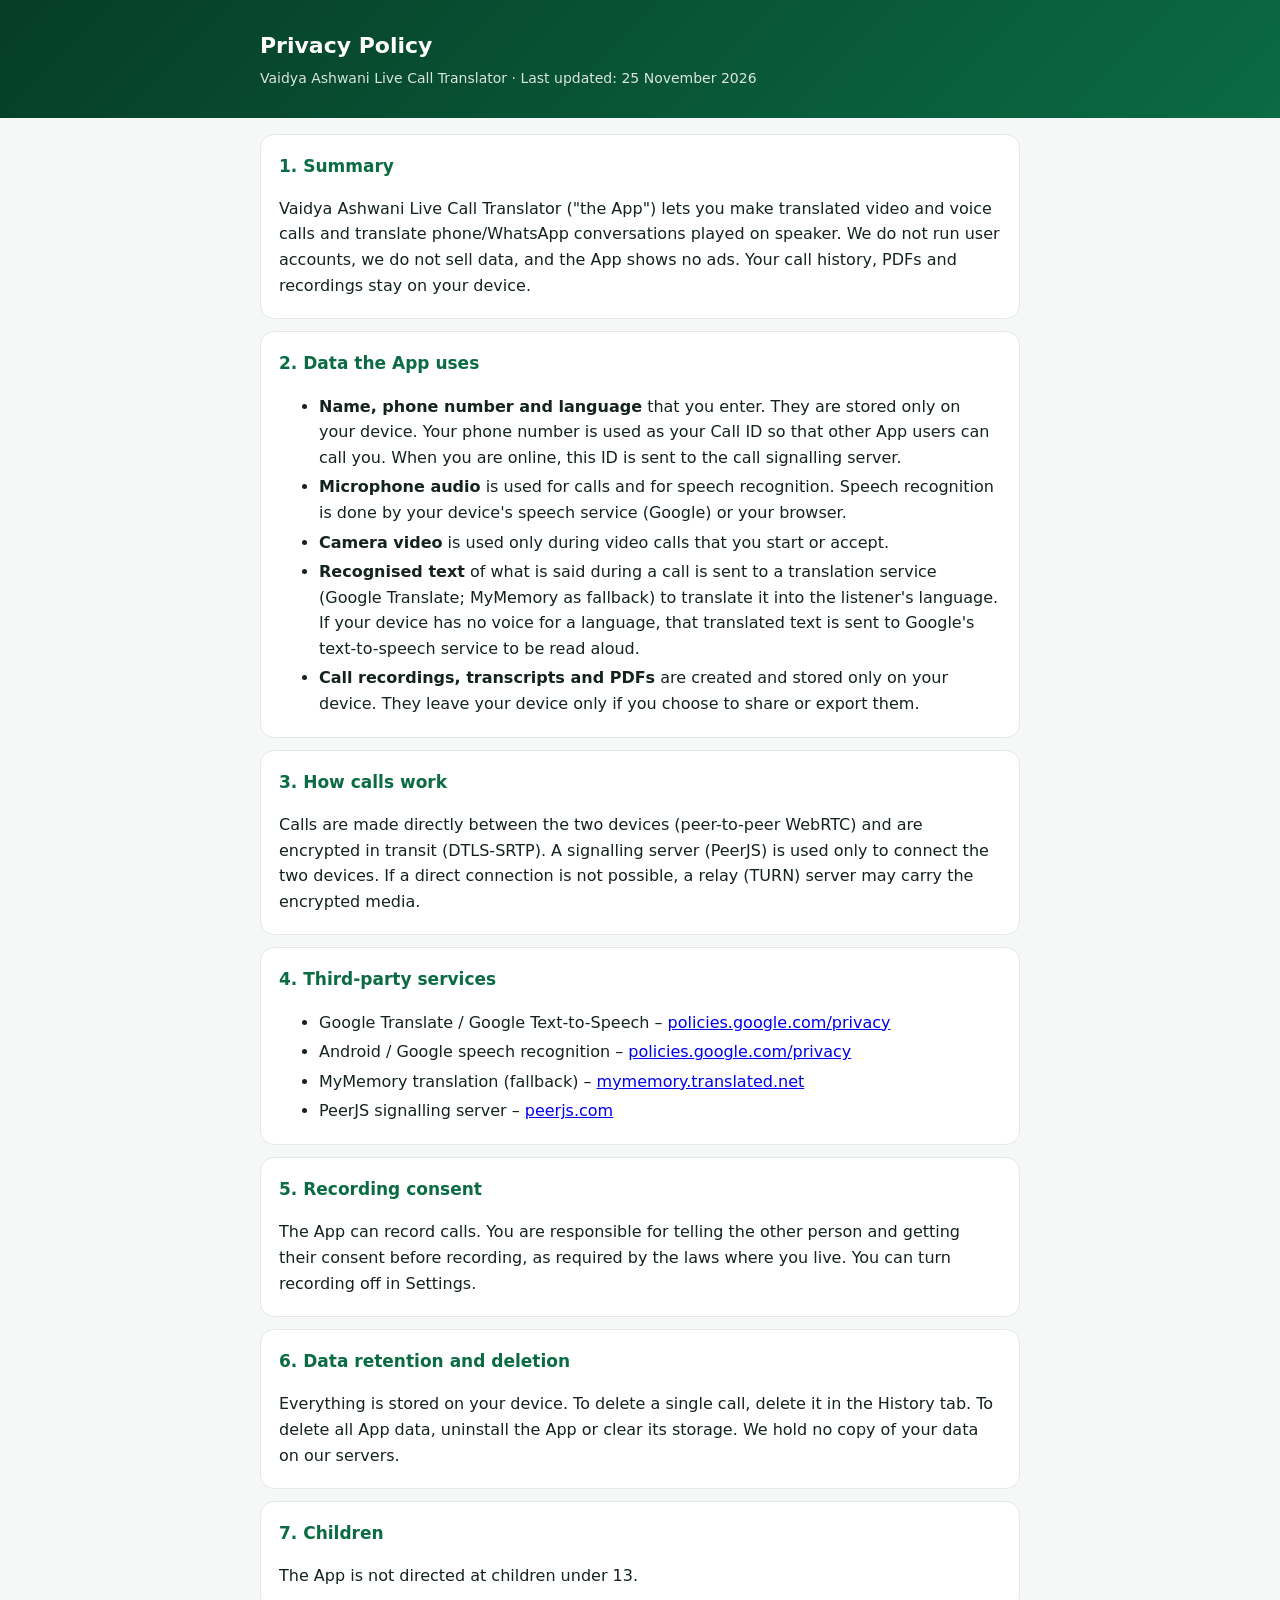
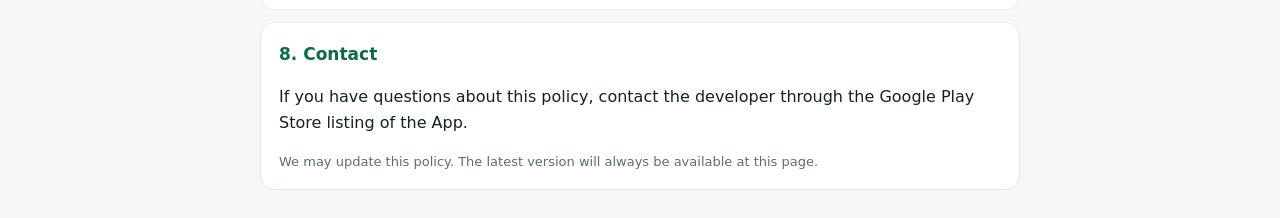
==== web/privacy.html @ ec579b24 "Vaidya Ashwani Live Call Translator: web app + Android (Play Store) app - New mobile-first UI: splas" ====
<!doctype html>
<html lang="en">
<head>
<meta charset="utf-8">
<meta name="viewport" content="width=device-width, initial-scale=1">
<title>Privacy Policy – Vaidya Ashwani Live Call Translator</title>
<style>
  :root{--bg:#f6f8f7;--text:#14231b;--muted:#5d6f65;--g:#0b6b43;--card:#fff;--line:#e3e9e5}
  @media (prefers-color-scheme: dark){:root{--bg:#0a1310;--text:#e8f1ec;--muted:#93a59b;--g:#16b673;--card:#14201b;--line:#22322b}}
  body{margin:0;background:var(--bg);color:var(--text);font-family:system-ui,-apple-system,"Segoe UI",Roboto,"Noto Sans",sans-serif;line-height:1.6}
  header{background:linear-gradient(135deg,#063d27,#0b6b43);color:#fff;padding:28px 16px}
  header h1{margin:0;font-size:22px;max-width:760px;margin:0 auto}
  header p{margin:4px auto 0;max-width:760px;opacity:.85;font-size:14px}
  main{max-width:760px;margin:0 auto;padding:16px}
  section{background:var(--card);border:1px solid var(--line);border-radius:14px;padding:4px 18px;margin-bottom:12px}
  h2{font-size:17px;color:var(--g)}
  li{margin:4px 0}
  .muted{color:var(--muted);font-size:13px}
</style>
</head>
<body>
<header>
  <h1>Privacy Policy</h1>
  <p>Vaidya Ashwani Live Call Translator · Last updated: 25 November 2026</p>
</header>
<main>
  <section>
    <h2>1. Summary</h2>
    <p>Vaidya Ashwani Live Call Translator ("the App") lets you make translated video and voice calls and translate phone/WhatsApp conversations played on speaker. We do not run user accounts, we do not sell data, and the App shows no ads. Your call history, PDFs and recordings stay on your device.</p>
  </section>
  <section>
    <h2>2. Data the App uses</h2>
    <ul>
      <li><b>Name, phone number and language</b> that you enter. They are stored only on your device. Your phone number is used as your Call ID so that other App users can call you. When you are online, this ID is sent to the call signalling server.</li>
      <li><b>Microphone audio</b> is used for calls and for speech recognition. Speech recognition is done by your device's speech service (Google) or your browser.</li>
      <li><b>Camera video</b> is used only during video calls that you start or accept.</li>
      <li><b>Recognised text</b> of what is said during a call is sent to a translation service (Google Translate; MyMemory as fallback) to translate it into the listener's language. If your device has no voice for a language, that translated text is sent to Google's text-to-speech service to be read aloud.</li>
      <li><b>Call recordings, transcripts and PDFs</b> are created and stored only on your device. They leave your device only if you choose to share or export them.</li>
    </ul>
  </section>
  <section>
    <h2>3. How calls work</h2>
    <p>Calls are made directly between the two devices (peer-to-peer WebRTC) and are encrypted in transit (DTLS-SRTP). A signalling server (PeerJS) is used only to connect the two devices. If a direct connection is not possible, a relay (TURN) server may carry the encrypted media.</p>
  </section>
  <section>
    <h2>4. Third-party services</h2>
    <ul>
      <li>Google Translate / Google Text-to-Speech – <a href="https://policies.google.com/privacy">policies.google.com/privacy</a></li>
      <li>Android / Google speech recognition – <a href="https://policies.google.com/privacy">policies.google.com/privacy</a></li>
      <li>MyMemory translation (fallback) – <a href="https://mymemory.translated.net/doc/en/tos.php">mymemory.translated.net</a></li>
      <li>PeerJS signalling server – <a href="https://peerjs.com">peerjs.com</a></li>
    </ul>
  </section>
  <section>
    <h2>5. Recording consent</h2>
    <p>The App can record calls. You are responsible for telling the other person and getting their consent before recording, as required by the laws where you live. You can turn recording off in Settings.</p>
  </section>
  <section>
    <h2>6. Data retention and deletion</h2>
    <p>Everything is stored on your device. To delete a single call, delete it in the History tab. To delete all App data, uninstall the App or clear its storage. We hold no copy of your data on our servers.</p>
  </section>
  <section>
    <h2>7. Children</h2>
    <p>The App is not directed at children under 13.</p>
  </section>
  <section>
    <h2>8. Contact</h2>
    <p>If you have questions about this policy, contact the developer through the Google Play Store listing of the App.</p>
    <p class="muted">We may update this policy. The latest version will always be available at this page.</p>
  </section>
</main>
</body>
</html>
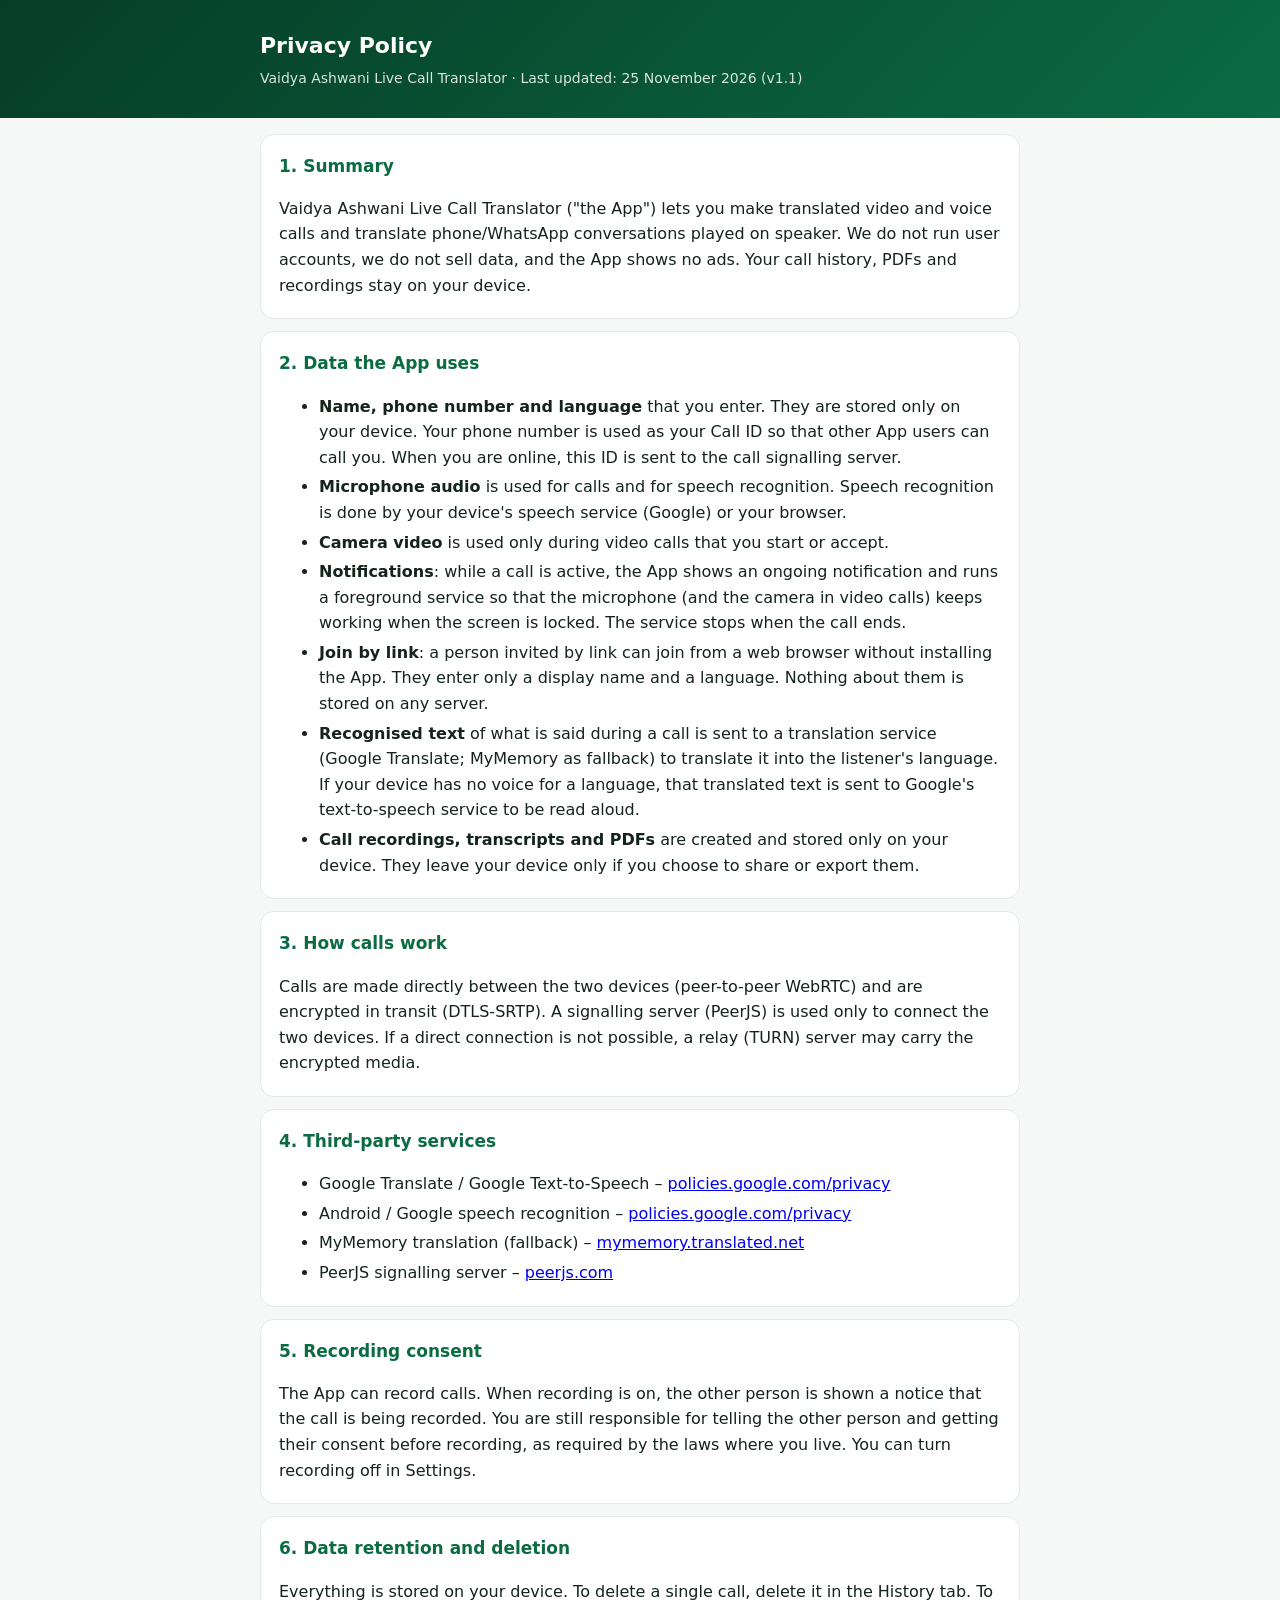
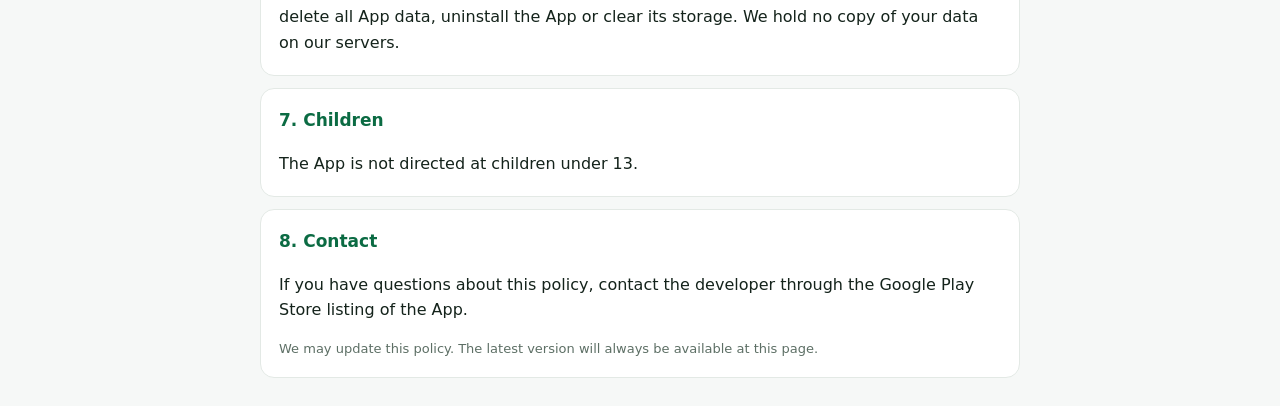
==== commit d29c5e49: "Play Store readiness: call foreground service, permission disclosure, recording notice - Foreground " ====
--- a/web/privacy.html
+++ b/web/privacy.html
@@ -21,7 +21,7 @@
 <body>
 <header>
   <h1>Privacy Policy</h1>
-  <p>Vaidya Ashwani Live Call Translator · Last updated: 25 November 2026</p>
+  <p>Vaidya Ashwani Live Call Translator · Last updated: 25 November 2026 (v1.1)</p>
 </header>
 <main>
   <section>
@@ -34,6 +34,8 @@
       <li><b>Name, phone number and language</b> that you enter. They are stored only on your device. Your phone number is used as your Call ID so that other App users can call you. When you are online, this ID is sent to the call signalling server.</li>
       <li><b>Microphone audio</b> is used for calls and for speech recognition. Speech recognition is done by your device's speech service (Google) or your browser.</li>
       <li><b>Camera video</b> is used only during video calls that you start or accept.</li>
+      <li><b>Notifications</b>: while a call is active, the App shows an ongoing notification and runs a foreground service so that the microphone (and the camera in video calls) keeps working when the screen is locked. The service stops when the call ends.</li>
+      <li><b>Join by link</b>: a person invited by link can join from a web browser without installing the App. They enter only a display name and a language. Nothing about them is stored on any server.</li>
       <li><b>Recognised text</b> of what is said during a call is sent to a translation service (Google Translate; MyMemory as fallback) to translate it into the listener's language. If your device has no voice for a language, that translated text is sent to Google's text-to-speech service to be read aloud.</li>
       <li><b>Call recordings, transcripts and PDFs</b> are created and stored only on your device. They leave your device only if you choose to share or export them.</li>
     </ul>
@@ -53,7 +55,7 @@
   </section>
   <section>
     <h2>5. Recording consent</h2>
-    <p>The App can record calls. You are responsible for telling the other person and getting their consent before recording, as required by the laws where you live. You can turn recording off in Settings.</p>
+    <p>The App can record calls. When recording is on, the other person is shown a notice that the call is being recorded. You are still responsible for telling the other person and getting their consent before recording, as required by the laws where you live. You can turn recording off in Settings.</p>
   </section>
   <section>
     <h2>6. Data retention and deletion</h2>
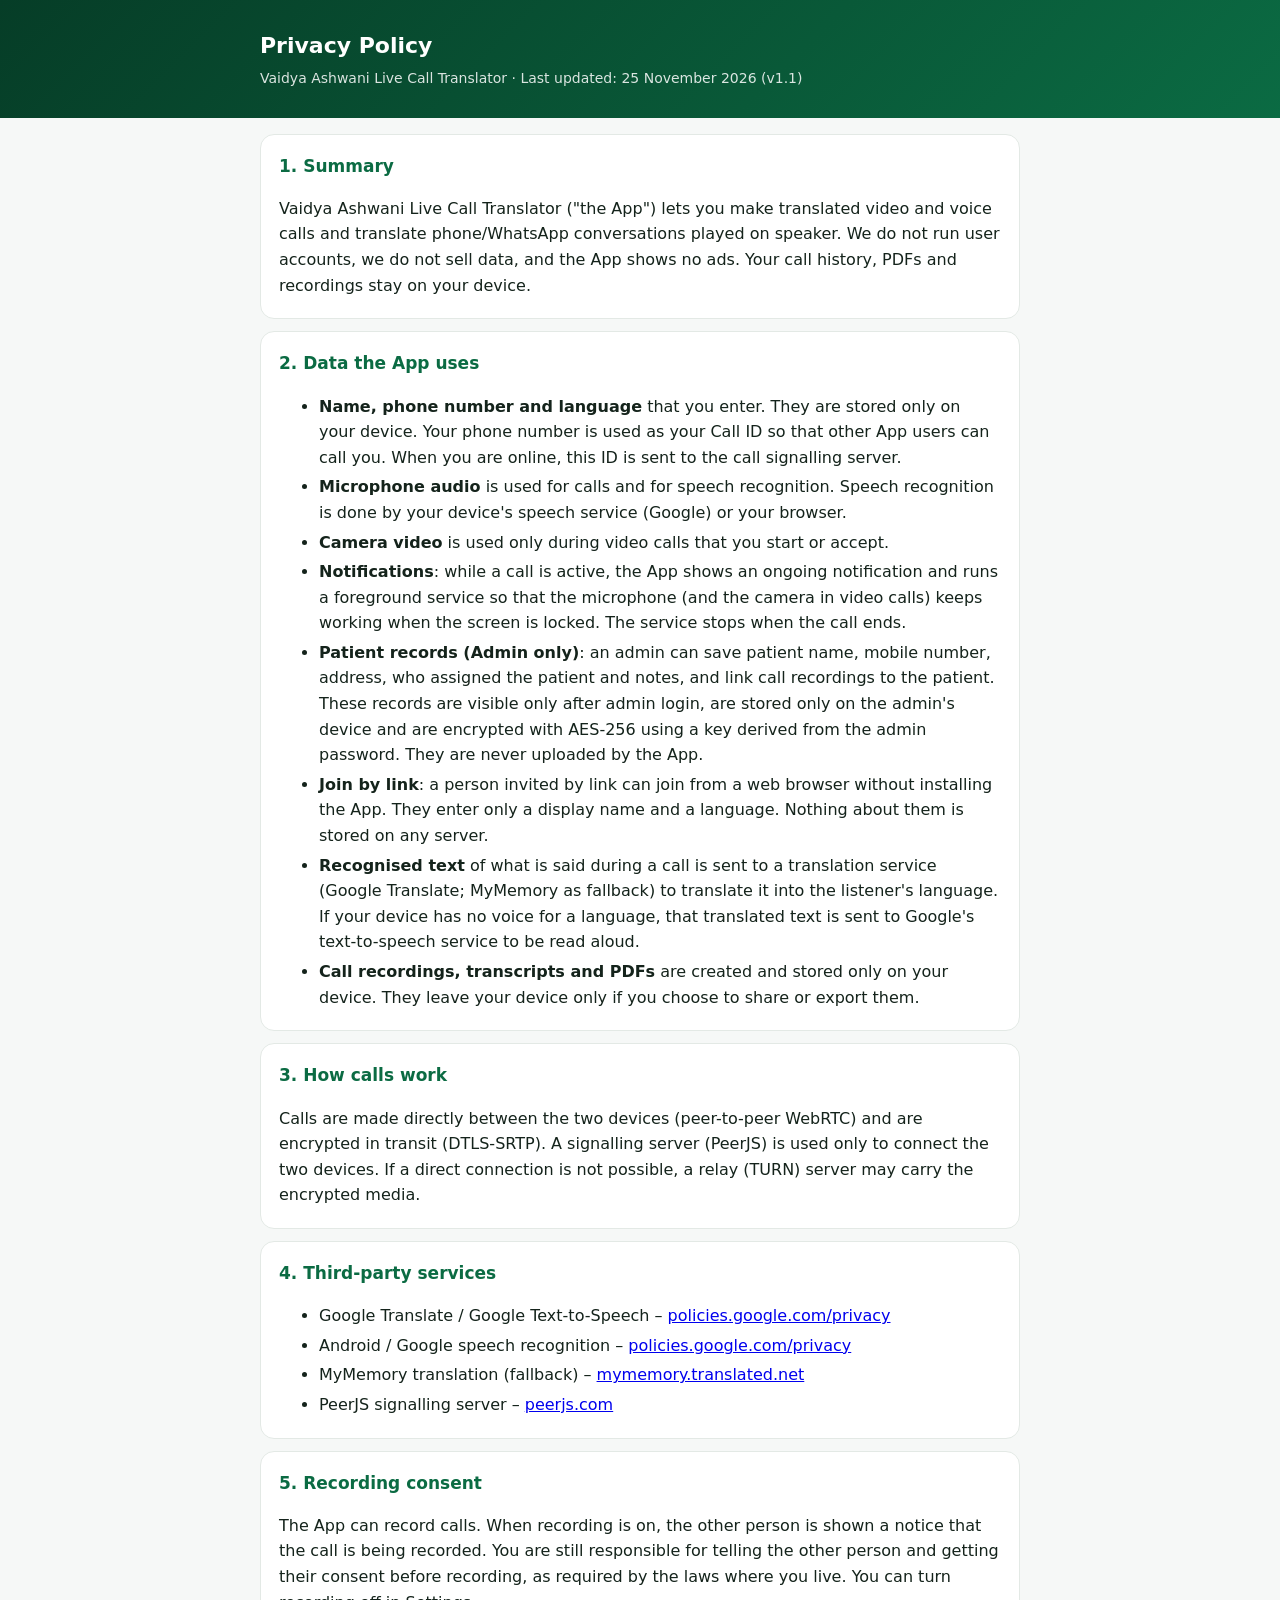
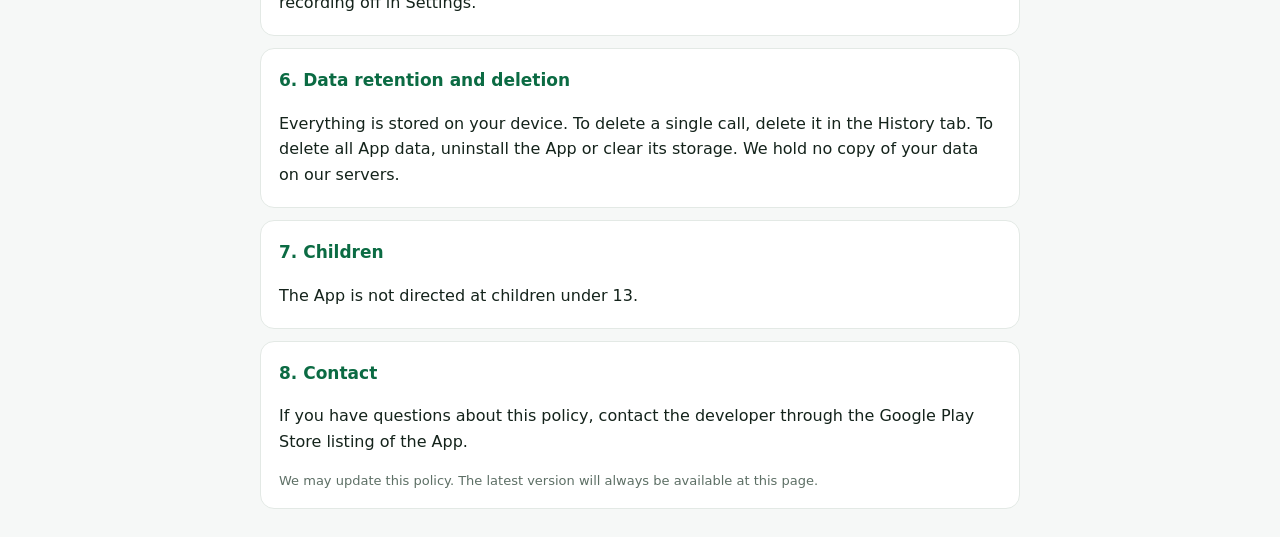
==== commit 11e343ac: "Admin login and encrypted Patients section; faster startup - Admin-only Patients tab: name, mobile, " ====
--- a/web/privacy.html
+++ b/web/privacy.html
@@ -35,6 +35,7 @@
       <li><b>Microphone audio</b> is used for calls and for speech recognition. Speech recognition is done by your device's speech service (Google) or your browser.</li>
       <li><b>Camera video</b> is used only during video calls that you start or accept.</li>
       <li><b>Notifications</b>: while a call is active, the App shows an ongoing notification and runs a foreground service so that the microphone (and the camera in video calls) keeps working when the screen is locked. The service stops when the call ends.</li>
+      <li><b>Patient records (Admin only)</b>: an admin can save patient name, mobile number, address, who assigned the patient and notes, and link call recordings to the patient. These records are visible only after admin login, are stored only on the admin's device and are encrypted with AES-256 using a key derived from the admin password. They are never uploaded by the App.</li>
       <li><b>Join by link</b>: a person invited by link can join from a web browser without installing the App. They enter only a display name and a language. Nothing about them is stored on any server.</li>
       <li><b>Recognised text</b> of what is said during a call is sent to a translation service (Google Translate; MyMemory as fallback) to translate it into the listener's language. If your device has no voice for a language, that translated text is sent to Google's text-to-speech service to be read aloud.</li>
       <li><b>Call recordings, transcripts and PDFs</b> are created and stored only on your device. They leave your device only if you choose to share or export them.</li>
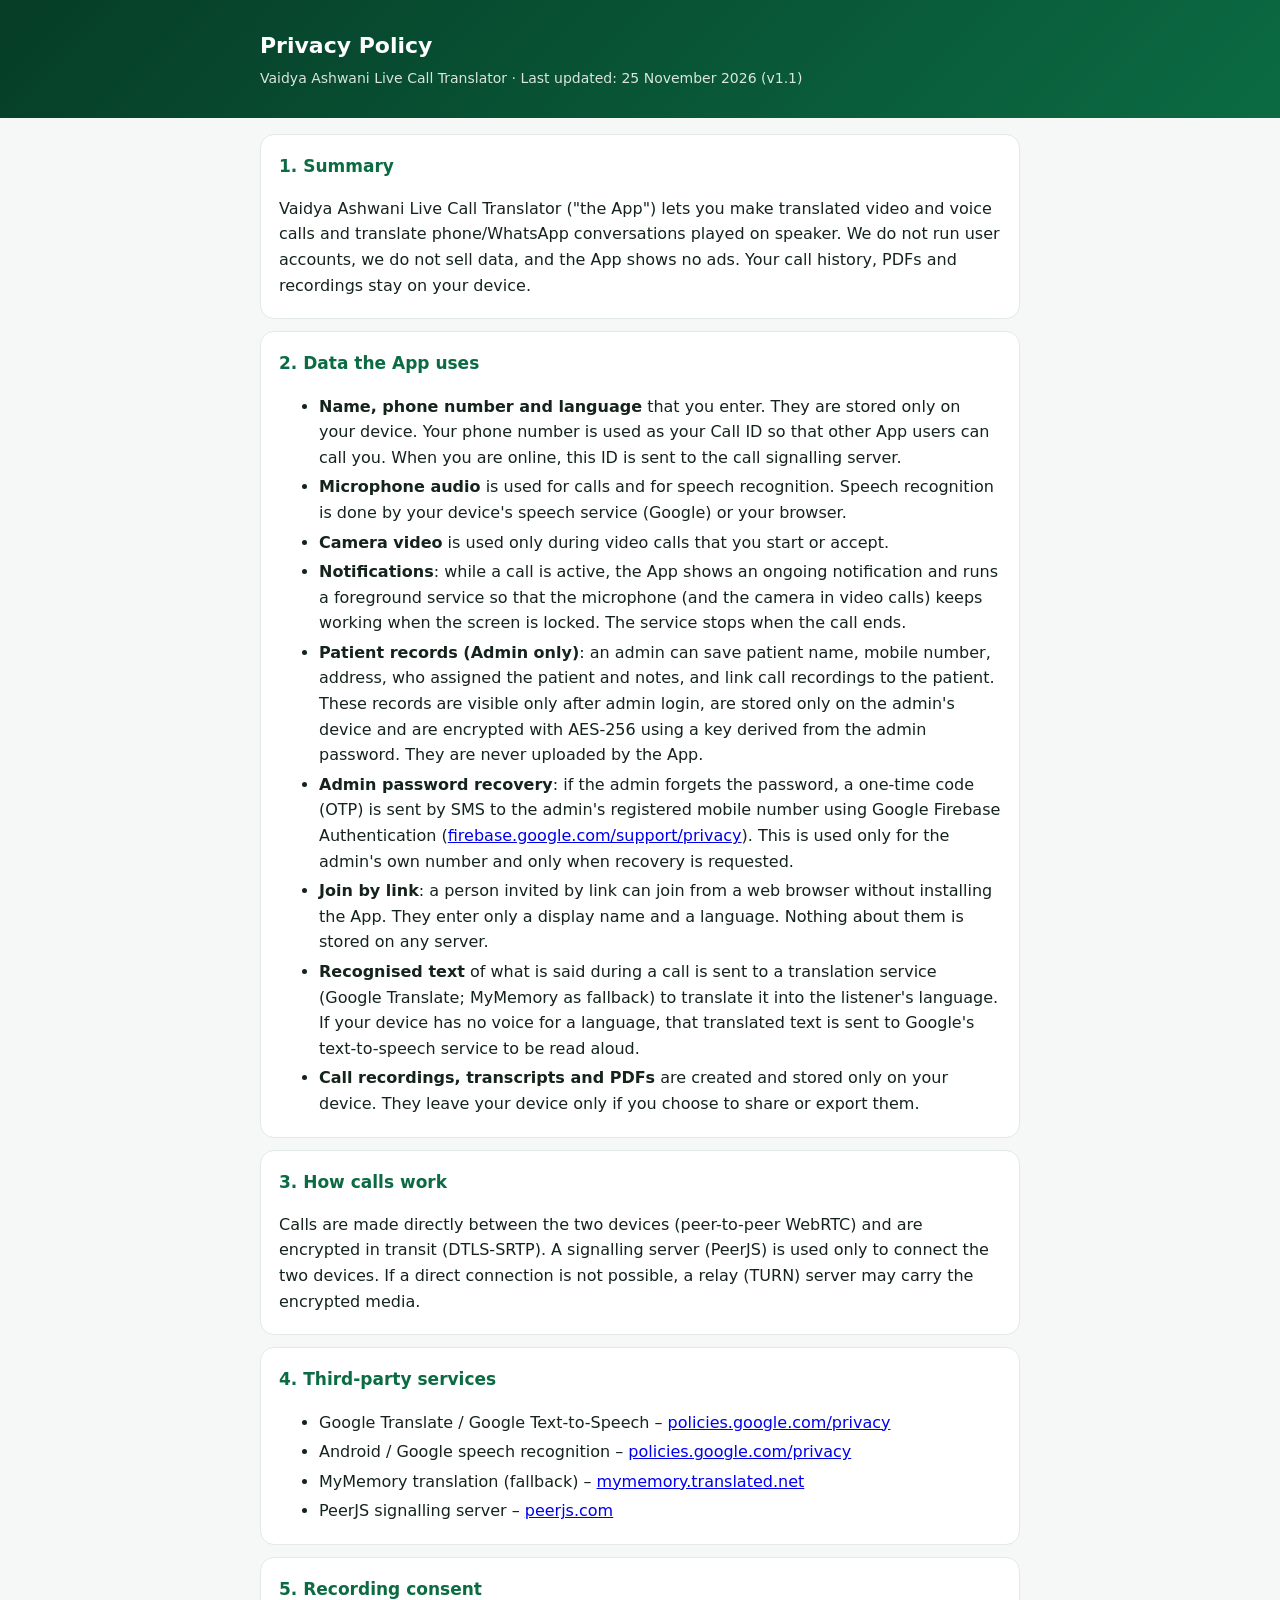
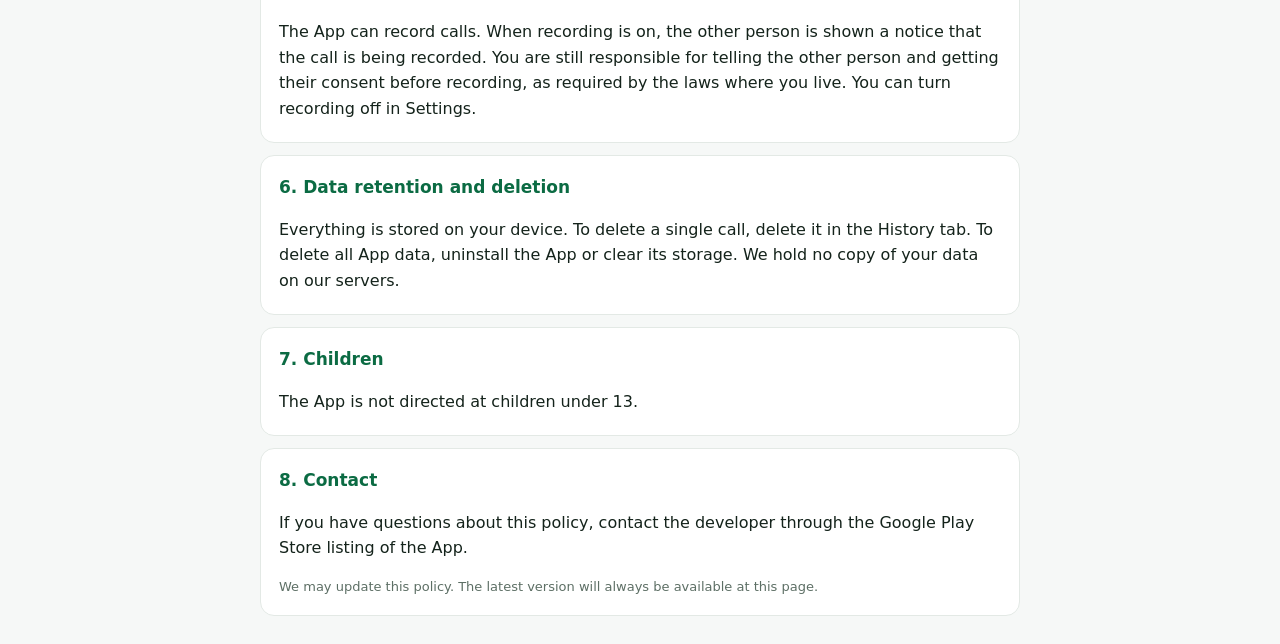
==== commit 51e503bb: "New app icon; admin password reset by OTP to registered number - Launcher, web and Play Store icons " ====
--- a/web/privacy.html
+++ b/web/privacy.html
@@ -36,6 +36,7 @@
       <li><b>Camera video</b> is used only during video calls that you start or accept.</li>
       <li><b>Notifications</b>: while a call is active, the App shows an ongoing notification and runs a foreground service so that the microphone (and the camera in video calls) keeps working when the screen is locked. The service stops when the call ends.</li>
       <li><b>Patient records (Admin only)</b>: an admin can save patient name, mobile number, address, who assigned the patient and notes, and link call recordings to the patient. These records are visible only after admin login, are stored only on the admin's device and are encrypted with AES-256 using a key derived from the admin password. They are never uploaded by the App.</li>
+      <li><b>Admin password recovery</b>: if the admin forgets the password, a one-time code (OTP) is sent by SMS to the admin's registered mobile number using Google Firebase Authentication (<a href="https://firebase.google.com/support/privacy">firebase.google.com/support/privacy</a>). This is used only for the admin's own number and only when recovery is requested.</li>
       <li><b>Join by link</b>: a person invited by link can join from a web browser without installing the App. They enter only a display name and a language. Nothing about them is stored on any server.</li>
       <li><b>Recognised text</b> of what is said during a call is sent to a translation service (Google Translate; MyMemory as fallback) to translate it into the listener's language. If your device has no voice for a language, that translated text is sent to Google's text-to-speech service to be read aloud.</li>
       <li><b>Call recordings, transcripts and PDFs</b> are created and stored only on your device. They leave your device only if you choose to share or export them.</li>
